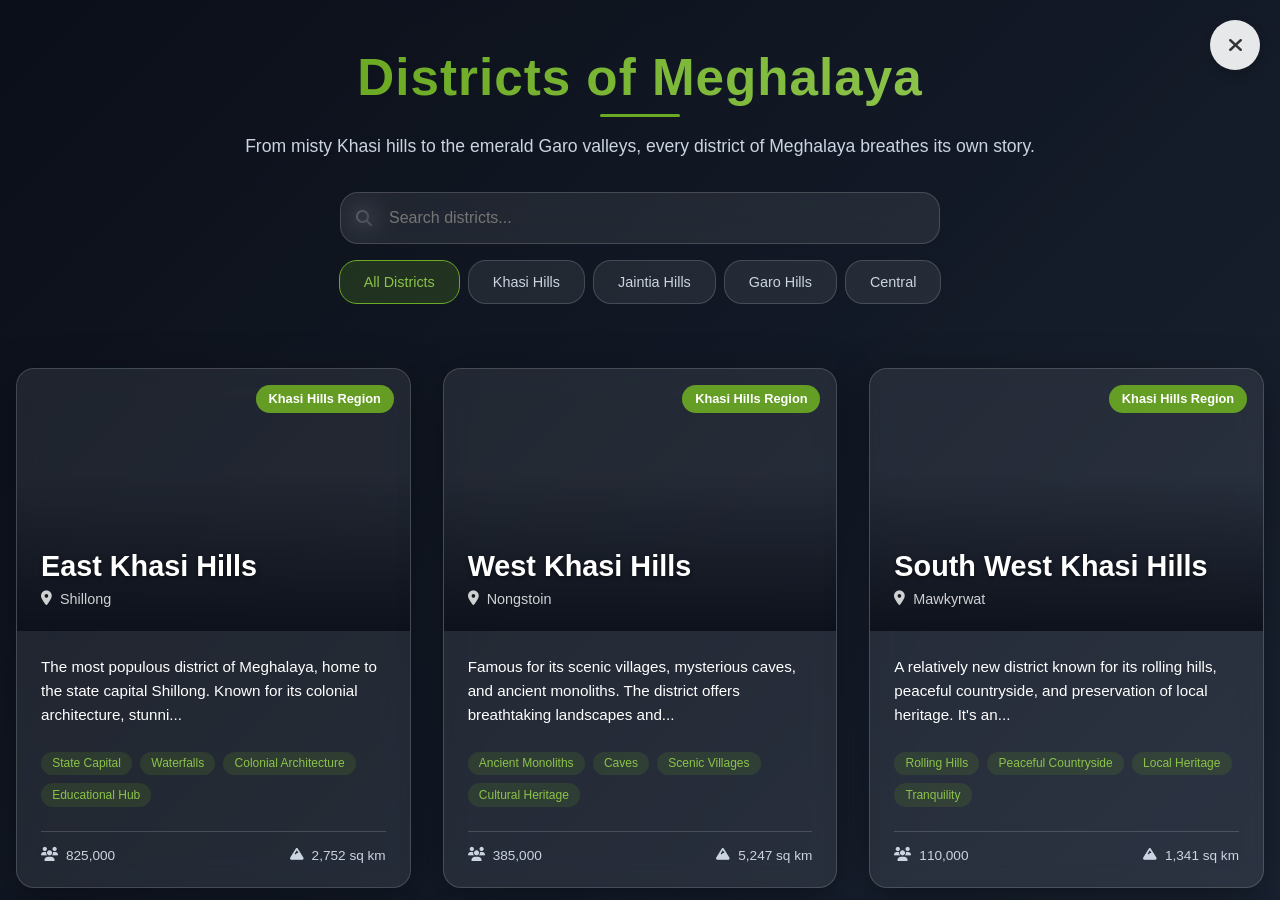
==== Index.html @ 9b1e5d9b "03-11-25v1" ====
<!DOCTYPE html>
<html lang="en">
<head>
    <meta charset="UTF-8">
    <meta name="viewport" content="width=device-width, initial-scale=1.0">
    <title>Document</title>
</head>
<body>
    <script src="District.js"></script>
</body>
</html>
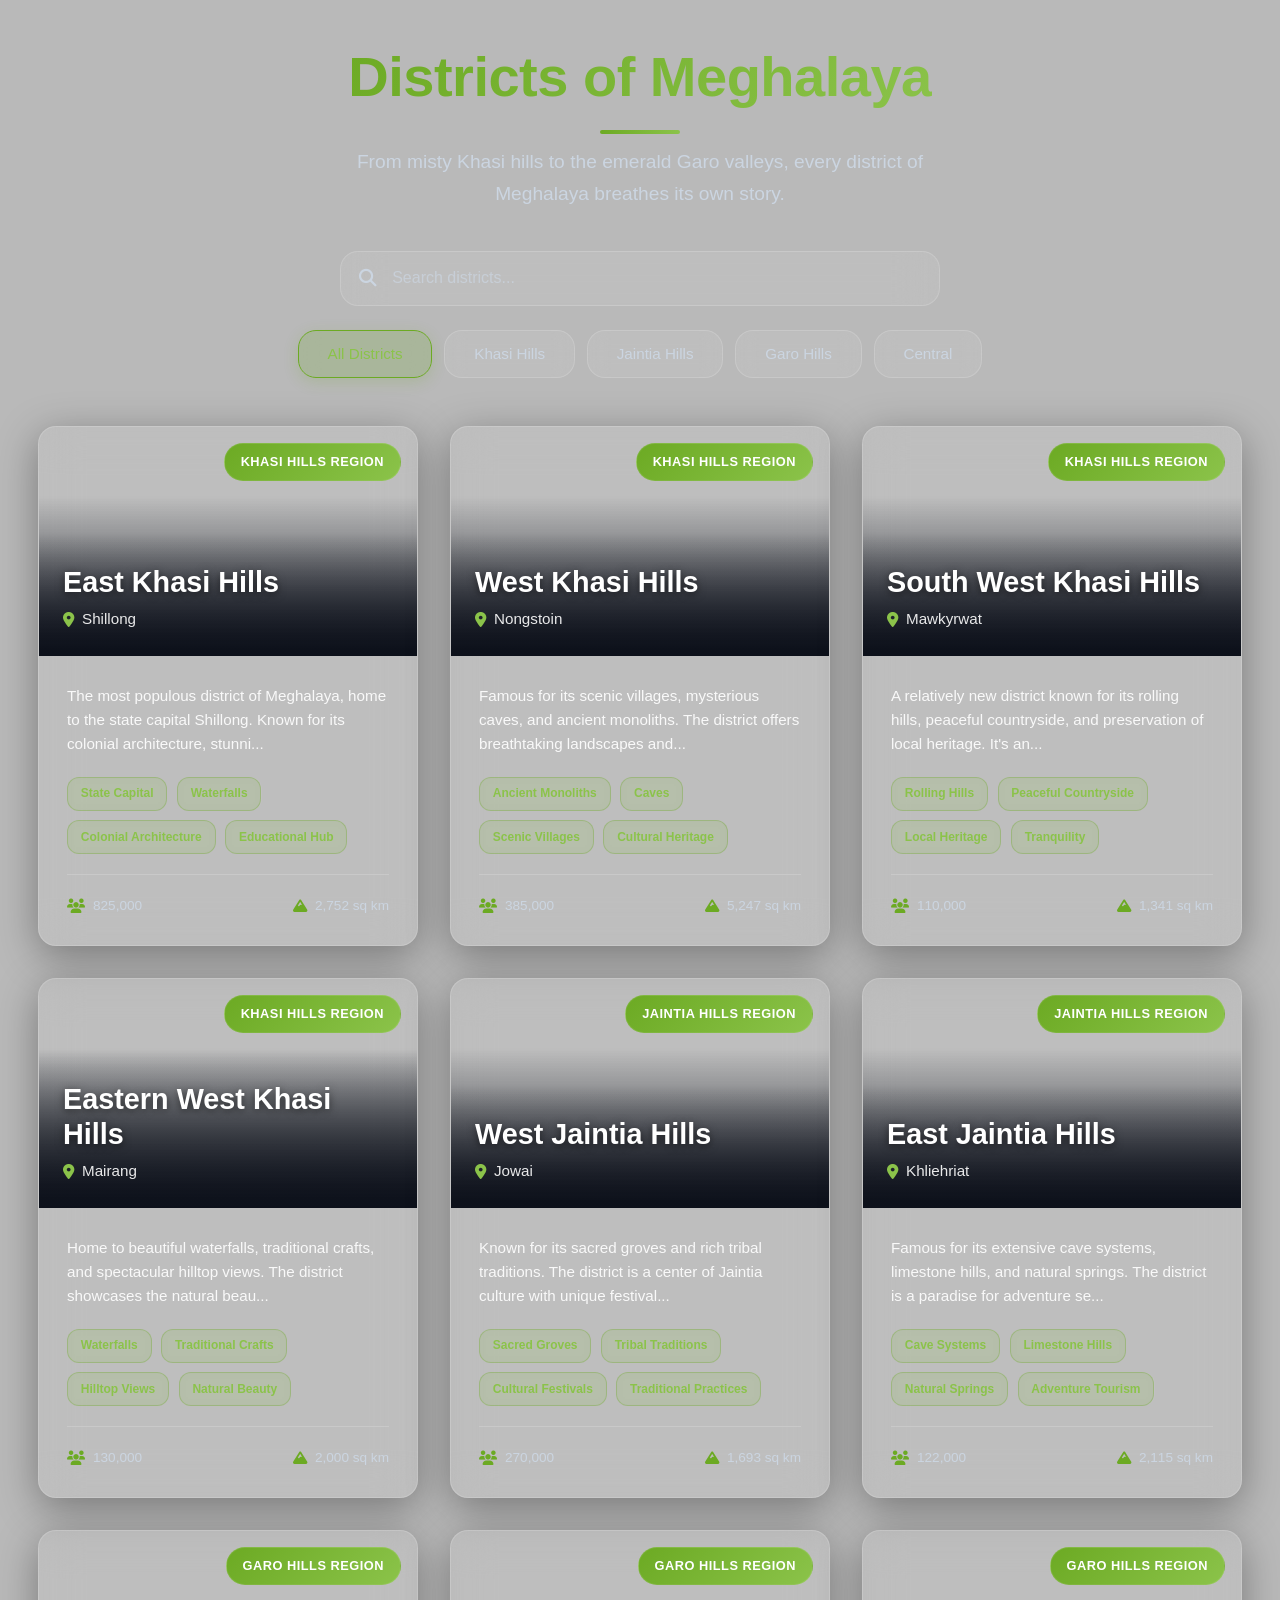
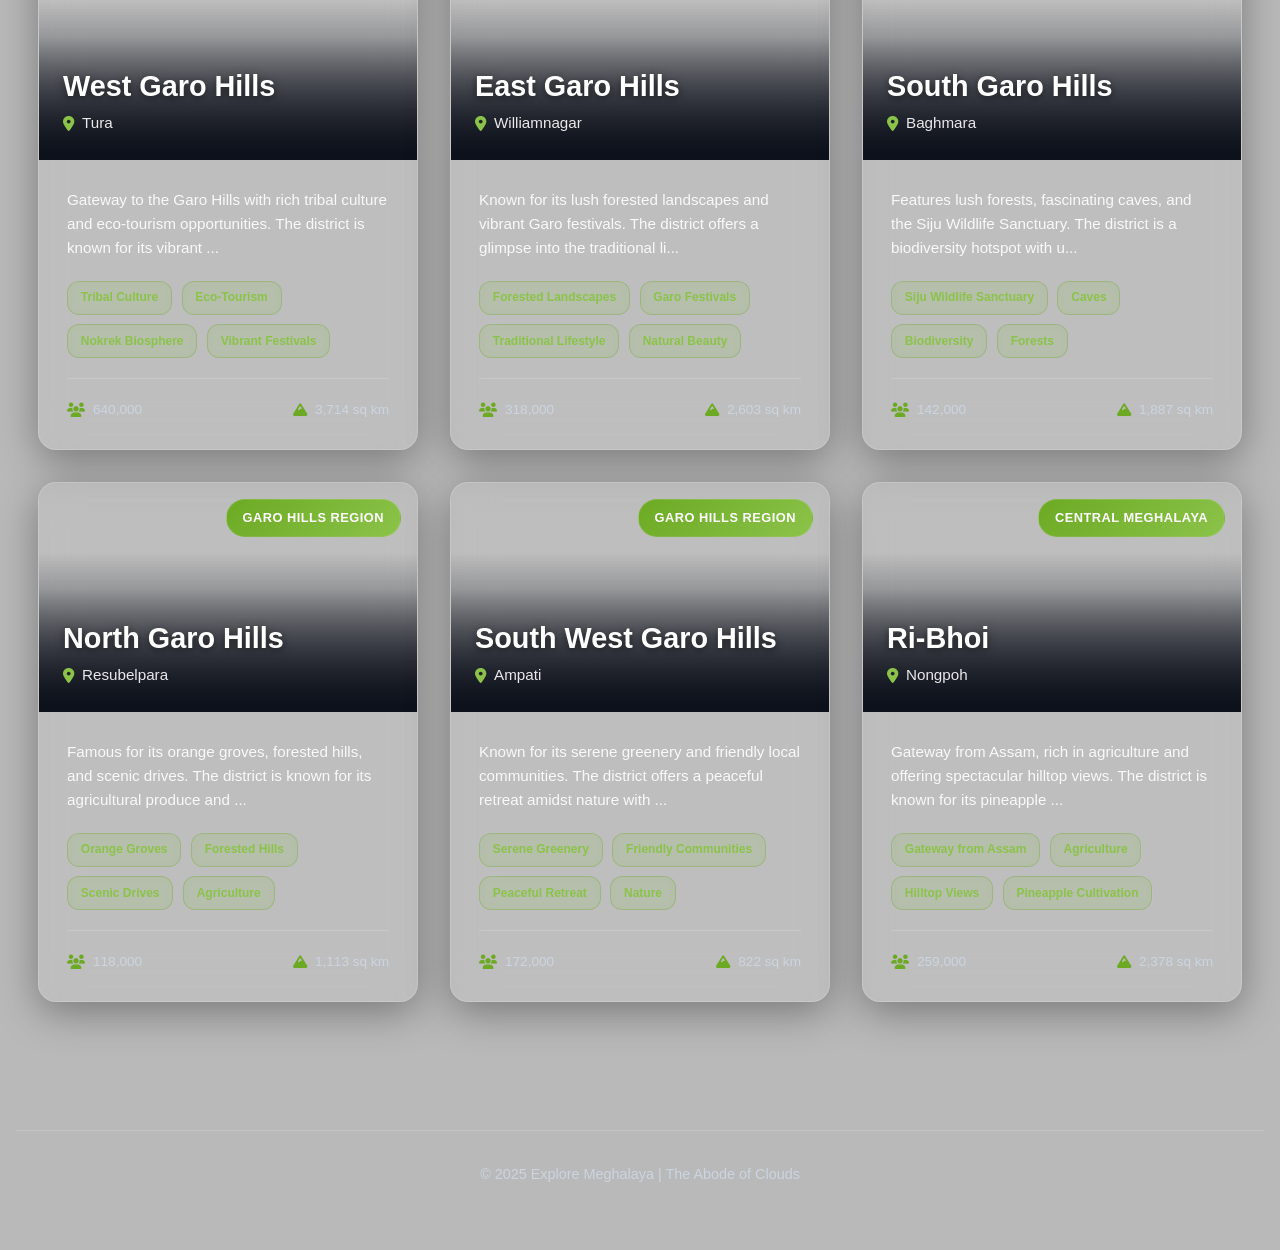
==== commit 1e55b122: "03-11-25-v3" ====
--- a/Index.html
+++ b/Index.html
@@ -1,11 +1,118 @@
 <!DOCTYPE html>
 <html lang="en">
-<head>
-    <meta charset="UTF-8">
-    <meta name="viewport" content="width=device-width, initial-scale=1.0">
-    <title>Document</title>
-</head>
-<body>
-    <script src="District.js"></script>
-</body>
-</html>+  <head>
+    <meta charset="UTF-8" />
+    <meta name="viewport" content="width=device-width, initial-scale=1.0" />
+    <title>Districts of Meghalaya</title>
+    <link rel="stylesheet" href="styles.css" />
+    <link href="https://fonts.cdnfonts.com/css/satoshi" rel="stylesheet" />
+    <link
+      rel="stylesheet"
+      href="https://cdnjs.cloudflare.com/ajax/libs/font-awesome/6.4.0/css/all.min.css"
+    />
+  </head>
+  <body>
+    <div class="container" id="districtsContainer">
+      <div class="content-wrapper">
+        <header>
+          <h1>Districts of Meghalaya</h1>
+          <p class="subtitle">
+            From misty Khasi hills to the emerald Garo valleys, every district
+            of Meghalaya breathes its own story.
+          </p>
+
+          <div class="controls">
+            <div class="search-box">
+              <i class="fas fa-search"></i>
+              <input
+                type="text"
+                id="searchInput"
+                placeholder="Search districts..."
+              />
+            </div>
+
+            <div class="filter-buttons">
+              <button class="filter-btn active" data-filter="all">
+                All Districts
+              </button>
+              <button class="filter-btn" data-filter="khasi">
+                Khasi Hills
+              </button>
+              <button class="filter-btn" data-filter="jaintia">
+                Jaintia Hills
+              </button>
+              <button class="filter-btn" data-filter="garo">Garo Hills</button>
+              <button class="filter-btn" data-filter="central">Central</button>
+            </div>
+          </div>
+        </header>
+
+        <div class="grid" id="districtsGrid">
+          <!-- Districts will be populated by JavaScript -->
+        </div>
+
+        <footer>
+          <p>© 2025 Explore Meghalaya | The Abode of Clouds</p>
+        </footer>
+      </div>
+    </div>
+
+    <!-- District Detail Modal -->
+    <div class="modal" id="districtModal">
+      <div class="modal-content">
+        <span class="close-modal" id="closeModal">&times;</span>
+        <h2 id="modalTitle">District Name</h2>
+        <div class="modal-features" id="modalFeatures"></div>
+        <p id="modalDescription">District description will appear here.</p>
+        <div class="card-footer">
+          <div class="population">
+            <i class="fas fa-users"></i>
+            <span id="modalPopulation">Population</span>
+          </div>
+          <div class="area">
+            <i class="fas fa-mountain"></i>
+            <span id="modalArea">Area</span>
+          </div>
+        </div>
+        <div class="modal-links">
+          <a href="#" id="modalDestinations" class="modal-link">
+            <i class="fas fa-map-marked-alt"></i> Top Destinations
+          </a>
+          <a href="#" id="modalHospitality" class="modal-link">
+            <i class="fas fa-home"></i> Hospitality & Lifestyle
+          </a>
+        </div>
+      </div>
+    </div>
+
+    <!-- Webpage Modal -->
+    <div class="webpage-modal" id="webpageModal">
+      <div class="webpage-modal-content">
+        <div class="webpage-modal-header">
+          <div class="webpage-modal-title">
+            <i class="fas fa-globe"></i>
+            <span id="webpageModalTitle">Webpage Title</span>
+          </div>
+          <div class="webpage-modal-controls">
+            <div class="webpage-modal-control" id="newTabBtn">
+              <i class="fas fa-external-link-alt"></i>
+            </div>
+            <div class="webpage-modal-control" id="closeWebpageModal">
+              <i class="fas fa-times"></i>
+            </div>
+          </div>
+        </div>
+        <div class="webpage-modal-body">
+          <iframe
+            id="webpageIframe"
+            class="webpage-iframe"
+            src=""
+            frameborder="0"
+          ></iframe>
+        </div>
+      </div>
+    </div>
+
+    <script src="script.js"></script>
+  </body>
+</html>
--- a/styles.css
+++ b/styles.css
@@ -0,0 +1,1165 @@
+:root {
+  --bg: linear-gradient(135deg, #0b0f19, #1a2332);
+  --glass: rgba(255, 255, 255, 0.08);
+  --glass-light: rgba(255, 255, 255, 0.12);
+  --border: rgba(255, 255, 255, 0.16);
+  --text: #ffffff;
+  --muted: #cbd5e1;
+  --accent: #6caa23;
+  --accent-light: #8bc34a;
+  --shadow: 0 10px 40px rgba(0, 0, 0, 0.35);
+  --radius: 18px;
+  --transition: all 0.3s ease;
+}
+
+* {
+  margin: 0;
+  padding: 0;
+  box-sizing: border-box;
+  font-family: "Satoshi", -apple-system, BlinkMacSystemFont, sans-serif;
+}
+
+html {
+  scroll-behavior: smooth;
+}
+
+/* Custom Scrollbar for Glassmorphism Design */
+::-webkit-scrollbar {
+  width: 12px;
+  height: 12px;
+}
+
+::-webkit-scrollbar-track {
+  background: linear-gradient(
+    135deg,
+    rgba(255, 255, 255, 0.05) 0%,
+    rgba(255, 255, 255, 0.02) 100%
+  );
+  backdrop-filter: blur(20px);
+  -webkit-backdrop-filter: blur(20px);
+  border-radius: 10px;
+  border: 1px solid rgba(255, 255, 255, 0.1);
+  box-shadow: inset 0 1px 0 rgba(255, 255, 255, 0.1),
+    inset 0 -1px 0 rgba(0, 0, 0, 0.1);
+}
+
+::-webkit-scrollbar-track:hover {
+  background: linear-gradient(
+    135deg,
+    rgba(255, 255, 255, 0.08) 0%,
+    rgba(255, 255, 255, 0.04) 100%
+  );
+  border-color: rgba(255, 255, 255, 0.15);
+}
+
+::-webkit-scrollbar-thumb {
+  background: linear-gradient(
+    135deg,
+    rgba(108, 170, 35, 0.6) 0%,
+    rgba(139, 195, 74, 0.8) 50%,
+    rgba(108, 170, 35, 0.6) 100%
+  );
+  border-radius: 10px;
+  border: 2px solid transparent;
+  background-clip: padding-box;
+  backdrop-filter: blur(10px);
+  -webkit-backdrop-filter: blur(10px);
+  box-shadow: 0 4px 15px rgba(108, 170, 35, 0.3),
+    inset 0 1px 0 rgba(255, 255, 255, 0.3), inset 0 -1px 0 rgba(0, 0, 0, 0.1);
+  transition: all 0.3s cubic-bezier(0.25, 0.46, 0.45, 0.94);
+}
+
+::-webkit-scrollbar-thumb:hover {
+  background: linear-gradient(
+    135deg,
+    rgba(108, 170, 35, 0.8) 0%,
+    rgba(139, 195, 74, 1) 50%,
+    rgba(108, 170, 35, 0.8) 100%
+  );
+  box-shadow: 0 6px 20px rgba(108, 170, 35, 0.4),
+    inset 0 1px 0 rgba(255, 255, 255, 0.4), inset 0 -1px 0 rgba(0, 0, 0, 0.1);
+  transform: scale(1.05);
+}
+
+::-webkit-scrollbar-thumb:active {
+  background: linear-gradient(
+    135deg,
+    rgba(108, 170, 35, 1) 0%,
+    rgba(139, 195, 74, 1) 50%,
+    rgba(108, 170, 35, 1) 100%
+  );
+  box-shadow: 0 8px 25px rgba(108, 170, 35, 0.5),
+    inset 0 1px 0 rgba(255, 255, 255, 0.5);
+}
+
+::-webkit-scrollbar-corner {
+  background: rgba(255, 255, 255, 0.05);
+  backdrop-filter: blur(10px);
+  -webkit-backdrop-filter: blur(10px);
+}
+
+/* Custom Scrollbar for Specific Containers */
+.container::-webkit-scrollbar,
+.content-wrapper::-webkit-scrollbar,
+.modal-content::-webkit-scrollbar {
+  width: 8px;
+}
+
+.container::-webkit-scrollbar-track,
+.content-wrapper::-webkit-scrollbar-track,
+.modal-content::-webkit-scrollbar-track {
+  background: rgba(255, 255, 255, 0.03);
+  backdrop-filter: blur(15px);
+  -webkit-backdrop-filter: blur(15px);
+  border-radius: 8px;
+  margin: 4px;
+}
+
+.container::-webkit-scrollbar-thumb,
+.content-wrapper::-webkit-scrollbar-thumb,
+.modal-content::-webkit-scrollbar-thumb {
+  background: linear-gradient(
+    135deg,
+    rgba(108, 170, 35, 0.5) 0%,
+    rgba(139, 195, 74, 0.7) 100%
+  );
+  border-radius: 8px;
+  border: 1px solid rgba(255, 255, 255, 0.1);
+}
+
+/* Firefox Scrollbar Support */
+@supports (scrollbar-color: auto) {
+  html {
+    scrollbar-color: rgba(108, 170, 35, 0.6) rgba(255, 255, 255, 0.05);
+    scrollbar-width: thin;
+  }
+
+  body {
+    scrollbar-color: rgba(108, 170, 35, 0.6) rgba(255, 255, 255, 0.03);
+    scrollbar-width: thin;
+  }
+}
+
+/* Smooth Scrolling Behavior */
+html {
+  scroll-behavior: smooth;
+}
+
+/* Scrollbar Animation */
+@keyframes scrollbarPulse {
+  0%,
+  100% {
+    background: linear-gradient(
+      135deg,
+      rgba(108, 170, 35, 0.6) 0%,
+      rgba(139, 195, 74, 0.8) 50%,
+      rgba(108, 170, 35, 0.6) 100%
+    );
+  }
+  50% {
+    background: linear-gradient(
+      135deg,
+      rgba(108, 170, 35, 0.7) 0%,
+      rgba(139, 195, 74, 0.9) 50%,
+      rgba(108, 170, 35, 0.7) 100%
+    );
+  }
+}
+
+/* Animated scrollbar for active scrolling */
+.scrolling ::-webkit-scrollbar-thumb {
+  animation: scrollbarPulse 2s ease-in-out infinite;
+}
+
+/* Mobile Optimizations */
+@media (max-width: 768px) {
+  ::-webkit-scrollbar {
+    width: 6px;
+    height: 6px;
+  }
+
+  ::-webkit-scrollbar-track {
+    border-radius: 6px;
+    backdrop-filter: blur(10px);
+    -webkit-backdrop-filter: blur(10px);
+  }
+
+  ::-webkit-scrollbar-thumb {
+    border-radius: 6px;
+    border-width: 1px;
+  }
+
+  .container::-webkit-scrollbar,
+  .content-wrapper::-webkit-scrollbar,
+  .modal-content::-webkit-scrollbar {
+    width: 4px;
+  }
+}
+
+/* Dark Mode Support */
+@media (prefers-color-scheme: dark) {
+  ::-webkit-scrollbar-track {
+    background: linear-gradient(
+      135deg,
+      rgba(0, 0, 0, 0.3) 0%,
+      rgba(0, 0, 0, 0.1) 100%
+    );
+  }
+}
+
+/* High Contrast Mode Support */
+@media (prefers-contrast: high) {
+  ::-webkit-scrollbar-thumb {
+    background: linear-gradient(135deg, #4a7a1a 0%, #6caa23 50%, #4a7a1a 100%);
+    border: 1px solid #ffffff;
+  }
+
+  ::-webkit-scrollbar-track {
+    background: rgba(0, 0, 0, 0.8);
+    border: 1px solid #ffffff;
+  }
+}
+
+/* Reduced Motion Support */
+@media (prefers-reduced-motion: reduce) {
+  ::-webkit-scrollbar-thumb {
+    transition: none;
+    animation: none;
+  }
+
+  .scrolling ::-webkit-scrollbar-thumb {
+    animation: none;
+  }
+}
+
+/* Custom Scrollbar for Webkit Mobile Browsers */
+@supports (-webkit-touch-callout: none) {
+  ::-webkit-scrollbar {
+    width: 8px;
+  }
+
+  ::-webkit-scrollbar-thumb {
+    background: linear-gradient(
+      135deg,
+      rgba(108, 170, 35, 0.7) 0%,
+      rgba(139, 195, 74, 0.9) 100%
+    );
+  }
+}
+
+/* Scrollbar for Horizontal Scrolling */
+::-webkit-scrollbar:horizontal {
+  height: 12px;
+}
+
+::-webkit-scrollbar-thumb:horizontal {
+  background: linear-gradient(
+    90deg,
+    rgba(108, 170, 35, 0.6) 0%,
+    rgba(139, 195, 74, 0.8) 50%,
+    rgba(108, 170, 35, 0.6) 100%
+  );
+}
+
+::-webkit-scrollbar-thumb:horizontal:hover {
+  background: linear-gradient(
+    90deg,
+    rgba(108, 170, 35, 0.8) 0%,
+    rgba(139, 195, 74, 1) 50%,
+    rgba(108, 170, 35, 0.8) 100%
+  );
+}
+
+body {
+  background: var(--glass);
+  color: var(--text);
+  min-height: 100vh;
+  line-height: 1.6;
+  overflow-x: hidden;
+  background: rgba(0, 0, 0, 0.274);
+}
+
+.container {
+  width: 100%;
+  min-height: 100vh;
+  display: flex;
+  flex-direction: column;
+  align-items: center;
+  padding: 2rem 1rem;
+  position: relative;
+}
+
+.content-wrapper {
+  width: 100%;
+  max-width: 1400px;
+  margin: 0 auto;
+  display: flex;
+  flex-direction: column;
+  align-items: center;
+  gap: 3rem;
+}
+
+header {
+  text-align: center;
+  width: 100%;
+  padding: 0 1rem;
+}
+
+h1 {
+  font-size: clamp(2.5rem, 5vw, 3.5rem);
+  margin-bottom: 1.5rem;
+  background: linear-gradient(135deg, var(--accent), var(--accent-light));
+  -webkit-background-clip: text;
+  -webkit-text-fill-color: transparent;
+  background-clip: text;
+  letter-spacing: -0.5px;
+  position: relative;
+  display: inline-block;
+  font-weight: 700;
+}
+
+h1::after {
+  content: "";
+  position: absolute;
+  bottom: -12px;
+  left: 50%;
+  transform: translateX(-50%);
+  width: 80px;
+  height: 4px;
+  background: linear-gradient(90deg, var(--accent), var(--accent-light));
+  border-radius: 2px;
+}
+
+p.subtitle {
+  color: var(--muted);
+  margin-bottom: 2.5rem;
+  text-align: center;
+  max-width: 600px;
+  line-height: 1.7;
+  font-size: clamp(1rem, 2vw, 1.2rem);
+  margin-left: auto;
+  margin-right: auto;
+  font-weight: 400;
+}
+
+.controls {
+  display: flex;
+  flex-direction: column;
+  align-items: center;
+  gap: 1.5rem;
+  width: 100%;
+  max-width: 800px;
+  margin: 0 auto;
+}
+
+.search-box {
+  position: relative;
+  width: 100%;
+  max-width: 600px;
+}
+
+.search-box input {
+  width: 100%;
+  padding: 1.1rem 1rem 1.1rem 3.2rem;
+  background: var(--glass);
+  border: 1.5px solid var(--border);
+  border-radius: var(--radius);
+  color: var(--text);
+  font-size: 1rem;
+  backdrop-filter: blur(20px);
+  transition: var(--transition);
+  font-weight: 400;
+}
+
+.search-box input:focus {
+  outline: none;
+  border-color: var(--accent);
+  box-shadow: 0 0 0 3px rgba(108, 170, 35, 0.15);
+  background: var(--glass-light);
+}
+
+.search-box input::placeholder {
+  color: var(--muted);
+  opacity: 0.7;
+}
+
+.search-box i {
+  position: absolute;
+  left: 1.2rem;
+  top: 50%;
+  transform: translateY(-50%);
+  color: var(--muted);
+  font-size: 1.1rem;
+  z-index: 1;
+}
+
+.filter-buttons {
+  display: flex;
+  gap: 0.75rem;
+  flex-wrap: wrap;
+  justify-content: center;
+  align-items: center;
+  width: 100%;
+}
+
+.filter-btn {
+  padding: 0.9rem 1.8rem;
+  background: var(--glass);
+  border: 1.5px solid var(--border);
+  border-radius: var(--radius);
+  color: var(--muted);
+  cursor: pointer;
+  transition: var(--transition);
+  font-size: 0.95rem;
+  font-weight: 500;
+  white-space: nowrap;
+  backdrop-filter: blur(10px);
+}
+
+.filter-btn:hover {
+  background: rgba(108, 170, 35, 0.1);
+  border-color: var(--accent);
+  color: var(--accent-light);
+  transform: translateY(-2px);
+}
+
+.filter-btn.active {
+  background: rgba(108, 170, 35, 0.2);
+  border-color: var(--accent);
+  color: var(--accent-light);
+  box-shadow: 0 4px 15px rgba(108, 170, 35, 0.2);
+}
+
+.grid {
+  display: grid;
+  grid-template-columns: repeat(auto-fill, 380px);
+  justify-content: center; /* Centers the cards in the available space */
+  gap: 2rem;
+  width: 100%;
+  margin-bottom: 2rem;
+  padding: 0 1rem;
+}
+
+.card {
+  background: var(--glass);
+  border: 1.5px solid var(--border);
+  border-radius: var(--radius);
+  overflow: hidden;
+  box-shadow: var(--shadow);
+  backdrop-filter: blur(20px);
+  transition: var(--transition);
+  cursor: pointer;
+  position: relative;
+  height: 520px;
+  display: flex;
+  flex-direction: column;
+  will-change: transform;
+}
+
+.card:hover {
+  transform: translateY(-8px) scale(1.02);
+  border-color: var(--accent);
+  box-shadow: 0 20px 40px rgba(108, 170, 35, 0.25);
+  background: var(--glass-light);
+}
+
+.card-image {
+  height: 320px;
+  width: 100%;
+  background-size: cover;
+  background-position: center;
+  background-repeat: no-repeat;
+  position: relative;
+  transition: var(--transition);
+  overflow: hidden;
+}
+
+.card-image::after {
+  content: "";
+  position: absolute;
+  bottom: 0;
+  left: 0;
+  width: 100%;
+  height: 70%;
+  background: linear-gradient(to top, rgba(11, 15, 25, 0.95), transparent);
+  pointer-events: none;
+}
+
+.card:hover .card-image {
+  transform: scale(1.08);
+}
+
+.card-badge {
+  position: absolute;
+  top: 1rem;
+  right: 1rem;
+  background: linear-gradient(135deg, var(--accent), var(--accent-light));
+  color: white;
+  padding: 0.5rem 1rem;
+  border-radius: 20px;
+  font-size: 0.8rem;
+  font-weight: 600;
+  z-index: 3;
+  backdrop-filter: blur(10px);
+  border: 1px solid rgba(255, 255, 255, 0.1);
+  text-transform: uppercase;
+  letter-spacing: 0.5px;
+}
+
+.card-image-overlay {
+  position: absolute;
+  bottom: 0;
+  left: 0;
+  width: 100%;
+  padding: 2rem 1.5rem 1.5rem;
+  z-index: 2;
+  background: linear-gradient(to top, rgba(11, 15, 25, 0.9), transparent);
+}
+
+.card-title-container {
+  display: flex;
+  justify-content: space-between;
+  align-items: flex-end;
+}
+
+.card-title {
+  font-size: 1.8rem;
+  font-weight: 700;
+  color: white;
+  margin-bottom: 0.5rem;
+  text-shadow: 0 2px 8px rgba(0, 0, 0, 0.6);
+  line-height: 1.2;
+}
+
+.card-headquarters-overlay {
+  color: rgba(255, 255, 255, 0.9);
+  font-size: 0.95rem;
+  display: flex;
+  align-items: center;
+  gap: 0.5rem;
+  font-weight: 500;
+}
+
+.card-headquarters-overlay i {
+  color: var(--accent-light);
+}
+
+.card-content-compact {
+  padding: 1.75rem;
+  display: flex;
+  flex-direction: column;
+  flex-grow: 1;
+  justify-content: space-between;
+  gap: 1.25rem;
+}
+
+.card-description {
+  color: var(--text);
+  font-size: 0.95rem;
+  line-height: 1.6;
+  opacity: 0.9;
+  font-weight: 400;
+  display: -webkit-box;
+  -webkit-line-clamp: 3;
+  -webkit-box-orient: vertical;
+  overflow: hidden;
+}
+
+.card-features {
+  display: flex;
+  flex-wrap: wrap;
+  gap: 0.6rem;
+  margin-top: auto;
+}
+
+.card-feature {
+  background: rgba(108, 170, 35, 0.15);
+  color: var(--accent-light);
+  padding: 0.4rem 0.8rem;
+  border-radius: 12px;
+  font-size: 0.75rem;
+  font-weight: 600;
+  border: 1px solid rgba(108, 170, 35, 0.3);
+  backdrop-filter: blur(5px);
+}
+
+.card-stats {
+  display: flex;
+  justify-content: space-between;
+  align-items: center;
+  font-size: 0.85rem;
+  color: var(--muted);
+  padding-top: 1.25rem;
+  border-top: 1px solid var(--border);
+  margin-top: auto;
+}
+
+.card-stat {
+  display: flex;
+  align-items: center;
+  gap: 0.5rem;
+  font-weight: 500;
+}
+
+.card-stat i {
+  color: var(--accent);
+  font-size: 0.9rem;
+}
+
+.modal {
+  display: none;
+  position: fixed;
+  top: 0;
+  left: 0;
+  width: 100%;
+  height: 100%;
+  background: rgba(11, 15, 25, 0.95);
+  z-index: 1000;
+  backdrop-filter: blur(8px);
+  align-items: center;
+  justify-content: center;
+  padding: 1.5rem;
+  animation: modalFadeIn 0.3s ease;
+}
+
+@keyframes modalFadeIn {
+  from {
+    opacity: 0;
+    backdrop-filter: blur(0px);
+  }
+  to {
+    opacity: 1;
+    backdrop-filter: blur(8px);
+  }
+}
+
+.modal-content {
+  background: var(--glass);
+  border: 1.5px solid var(--border);
+  border-radius: var(--radius);
+  padding: 2.5rem;
+  max-width: 600px;
+  width: 100%;
+  box-shadow: var(--shadow);
+  backdrop-filter: blur(20px);
+  position: relative;
+  animation: modalSlideIn 0.3s ease;
+  max-height: 90vh;
+  overflow-y: auto;
+}
+
+@keyframes modalSlideIn {
+  from {
+    opacity: 0;
+    transform: translateY(-30px) scale(0.95);
+  }
+  to {
+    opacity: 1;
+    transform: translateY(0) scale(1);
+  }
+}
+
+.close-modal {
+  position: absolute;
+  top: 1.5rem;
+  right: 1.5rem;
+  font-size: 1.8rem;
+  color: var(--muted);
+  cursor: pointer;
+  transition: var(--transition);
+  width: 40px;
+  height: 40px;
+  display: flex;
+  align-items: center;
+  justify-content: center;
+  border-radius: 50%;
+  background: rgba(255, 255, 255, 0.05);
+}
+
+.close-modal:hover {
+  color: var(--accent);
+  background: rgba(108, 170, 35, 0.1);
+  transform: rotate(90deg);
+}
+
+.modal h2 {
+  font-size: 2rem;
+  margin-bottom: 1.5rem;
+  color: var(--accent);
+  font-weight: 700;
+  line-height: 1.2;
+}
+
+.modal p {
+  color: var(--text);
+  line-height: 1.7;
+  margin-bottom: 1.75rem;
+  opacity: 0.9;
+  font-weight: 400;
+}
+
+.modal-features {
+  display: flex;
+  flex-wrap: wrap;
+  gap: 0.8rem;
+  margin-bottom: 2rem;
+}
+
+.feature {
+  display: flex;
+  align-items: center;
+  gap: 0.6rem;
+  background: rgba(108, 170, 35, 0.12);
+  padding: 0.6rem 1.2rem;
+  border-radius: 20px;
+  font-size: 0.9rem;
+  font-weight: 500;
+  border: 1px solid rgba(108, 170, 35, 0.3);
+  backdrop-filter: blur(5px);
+}
+
+.feature i {
+  color: var(--accent);
+  font-size: 0.8rem;
+}
+
+.card-footer {
+  display: flex;
+  justify-content: space-between;
+  align-items: center;
+  margin: 2rem 0;
+  padding: 1.5rem 0;
+  border-top: 1px solid var(--border);
+  border-bottom: 1px solid var(--border);
+}
+
+.population,
+.area {
+  display: flex;
+  align-items: center;
+  gap: 0.6rem;
+  font-weight: 500;
+  color: var(--muted);
+}
+
+.population i,
+.area i {
+  color: var(--accent);
+  font-size: 1.1rem;
+}
+
+.modal-links {
+  display: flex;
+  gap: 1rem;
+  margin-top: 2rem;
+}
+
+.modal-link {
+  display: flex;
+  align-items: center;
+  gap: 0.6rem;
+  padding: 1rem 1.5rem;
+  background: rgba(108, 170, 35, 0.15);
+  border: 1.5px solid var(--accent);
+  border-radius: 30px;
+  color: var(--accent-light);
+  text-decoration: none;
+  font-weight: 600;
+  transition: var(--transition);
+  flex: 1;
+  justify-content: center;
+  cursor: pointer;
+  backdrop-filter: blur(5px);
+}
+
+.modal-link:hover {
+  background: var(--accent);
+  color: white;
+  transform: translateY(-3px);
+  box-shadow: 0 8px 20px rgba(108, 170, 35, 0.3);
+}
+
+footer {
+  margin-top: 3rem;
+  text-align: center;
+  color: var(--muted);
+  font-size: 0.9rem;
+  padding: 2rem 1rem;
+  width: 100%;
+  border-top: 1px solid var(--border);
+  font-weight: 400;
+}
+
+.no-results {
+  grid-column: 1 / -1;
+  text-align: center;
+  padding: 4rem 2rem;
+  color: var(--muted);
+  font-size: 1.1rem;
+  display: flex;
+  flex-direction: column;
+  align-items: center;
+  gap: 1rem;
+}
+
+.no-results i {
+  font-size: 3.5rem;
+  color: var(--accent);
+  opacity: 0.7;
+}
+
+.no-results p {
+  font-size: 1.2rem;
+  font-weight: 500;
+}
+
+.webpage-modal {
+  display: none;
+  position: fixed;
+  top: 0;
+  left: 0;
+  width: 100%;
+  height: 100%;
+  background: rgba(11, 15, 25, 0.98);
+  z-index: 2000;
+  backdrop-filter: blur(10px);
+  align-items: center;
+  justify-content: center;
+  padding: 1.5rem;
+  animation: modalFadeIn 0.3s ease;
+}
+
+.webpage-modal-content {
+  background: var(--glass);
+  border: 1.5px solid var(--border);
+  border-radius: var(--radius);
+  width: 95%;
+  height: 90%;
+  max-width: 1400px;
+  box-shadow: var(--shadow);
+  backdrop-filter: blur(20px);
+  position: relative;
+  animation: modalSlideIn 0.3s ease;
+  display: flex;
+  flex-direction: column;
+  overflow: hidden;
+}
+
+.webpage-modal-header {
+  display: flex;
+  justify-content: space-between;
+  align-items: center;
+  padding: 1.5rem 2rem;
+  border-bottom: 1px solid var(--border);
+  background: rgba(255, 255, 255, 0.02);
+  flex-shrink: 0;
+}
+
+.webpage-modal-title {
+  font-size: 1.4rem;
+  color: var(--accent);
+  display: flex;
+  align-items: center;
+  gap: 0.75rem;
+  font-weight: 600;
+}
+
+.webpage-modal-controls {
+  display: flex;
+  gap: 0.75rem;
+  align-items: center;
+}
+
+.webpage-modal-control {
+  background: var(--glass);
+  border: 1.5px solid var(--border);
+  border-radius: 10px;
+  color: var(--muted);
+  width: 44px;
+  height: 44px;
+  display: flex;
+  align-items: center;
+  justify-content: center;
+  cursor: pointer;
+  transition: var(--transition);
+  backdrop-filter: blur(5px);
+}
+
+.webpage-modal-control:hover {
+  background: rgba(108, 170, 35, 0.15);
+  border-color: var(--accent);
+  color: var(--accent-light);
+  transform: translateY(-2px);
+}
+
+.webpage-modal-body {
+  flex: 1;
+  padding: 0;
+  overflow: hidden;
+  background: rgba(255, 255, 255, 0.01);
+}
+
+.webpage-iframe {
+  width: 100%;
+  height: 100%;
+  border: none;
+  border-radius: 0 0 var(--radius) var(--radius);
+  background: white;
+}
+
+/* Enhanced Responsive Design */
+@media (max-width: 1200px) {
+  .content-wrapper {
+    gap: 2.5rem;
+  }
+
+  .grid {
+    grid-template-columns: repeat(auto-fit, minmax(350px, 1fr));
+    gap: 1.75rem;
+  }
+}
+
+@media (max-width: 768px) {
+  .container {
+    padding: 1.5rem 1rem;
+  }
+
+  .content-wrapper {
+    gap: 2rem;
+  }
+
+  h1 {
+    margin-bottom: 1rem;
+  }
+
+  h1::after {
+    bottom: -8px;
+    width: 60px;
+  }
+
+  p.subtitle {
+    margin-bottom: 2rem;
+    font-size: 1.05rem;
+  }
+
+  .controls {
+    gap: 1.25rem;
+  }
+
+  .search-box {
+    max-width: 100%;
+  }
+
+  .search-box input {
+    padding: 1rem 1rem 1rem 3rem;
+  }
+
+  .filter-buttons {
+    gap: 0.5rem;
+  }
+
+  .filter-btn {
+    padding: 0.8rem 1.5rem;
+    font-size: 0.9rem;
+  }
+
+  .grid {
+    grid-template-columns: 1fr;
+    gap: 1.5rem;
+    padding: 0 0.5rem;
+  }
+
+  .card {
+    height: auto;
+    min-height: 480px;
+  }
+
+  .card-image {
+    height: 280px;
+  }
+
+  .card-title {
+    font-size: 1.6rem;
+  }
+
+  .card-content-compact {
+    padding: 1.5rem;
+    gap: 1rem;
+  }
+
+  .modal {
+    padding: 1rem;
+  }
+
+  .modal-content {
+    padding: 2rem 1.5rem;
+    margin: 0 auto;
+  }
+
+  .close-modal {
+    top: 1rem;
+    right: 1rem;
+    width: 36px;
+    height: 36px;
+  }
+
+  .modal h2 {
+    font-size: 1.7rem;
+    margin-bottom: 1.25rem;
+  }
+
+  .modal-links {
+    flex-direction: column;
+    gap: 0.75rem;
+  }
+
+  .modal-link {
+    padding: 0.9rem 1.5rem;
+  }
+
+  .webpage-modal-content {
+    width: 98%;
+    height: 85%;
+  }
+
+  .webpage-modal-header {
+    padding: 1.25rem 1.5rem;
+  }
+
+  .webpage-modal-title {
+    font-size: 1.2rem;
+  }
+
+  .webpage-modal-control {
+    width: 40px;
+    height: 40px;
+  }
+}
+
+@media (max-width: 480px) {
+  .container {
+    padding: 1rem 0.75rem;
+  }
+
+  h1 {
+    font-size: 2.2rem;
+  }
+
+  p.subtitle {
+    font-size: 1rem;
+    margin-bottom: 1.5rem;
+  }
+
+  .grid {
+    grid-template-columns: 1fr;
+    gap: 1.25rem;
+    padding: 0;
+  }
+
+  .card {
+    min-height: 450px;
+  }
+
+  .card-image {
+    height: 240px;
+  }
+
+  .card-image-overlay {
+    padding: 1.5rem 1.25rem 1.25rem;
+  }
+
+  .card-title {
+    font-size: 1.5rem;
+  }
+
+  .card-content-compact {
+    padding: 1.25rem;
+  }
+
+  .card-features {
+    gap: 0.5rem;
+  }
+
+  .card-feature {
+    padding: 0.35rem 0.7rem;
+    font-size: 0.7rem;
+  }
+
+  .modal-content {
+    padding: 1.75rem 1.25rem;
+    border-radius: 16px;
+  }
+
+  .close-modal {
+    top: 0.75rem;
+    right: 0.75rem;
+  }
+
+  .modal h2 {
+    font-size: 1.5rem;
+    margin-bottom: 1rem;
+  }
+
+  .feature {
+    padding: 0.5rem 1rem;
+    font-size: 0.85rem;
+  }
+
+  .webpage-modal-header {
+    padding: 1rem 1.25rem;
+  }
+
+  .webpage-modal-title {
+    font-size: 1.1rem;
+  }
+
+  .webpage-modal-control {
+    width: 36px;
+    height: 36px;
+  }
+
+  footer {
+    padding: 1.5rem 1rem;
+    margin-top: 2rem;
+  }
+}
+
+/* Scrollbar Styling */
+.modal-content::-webkit-scrollbar,
+.webpage-modal-content::-webkit-scrollbar {
+  width: 6px;
+}
+
+.modal-content::-webkit-scrollbar-track,
+.webpage-modal-content::-webkit-scrollbar-track {
+  background: rgba(255, 255, 255, 0.05);
+  border-radius: 3px;
+}
+
+.modal-content::-webkit-scrollbar-thumb,
+.webpage-modal-content::-webkit-scrollbar-thumb {
+  background: var(--accent);
+  border-radius: 3px;
+}
+
+.modal-content::-webkit-scrollbar-thumb:hover,
+.webpage-modal-content::-webkit-scrollbar-thumb:hover {
+  background: var(--accent-light);
+}
+
+/* Focus states for accessibility */
+button:focus-visible,
+input:focus-visible,
+.modal-link:focus-visible {
+  outline: 2px solid var(--accent);
+  outline-offset: 2px;
+}
+
+/* Reduced motion support */
+@media (prefers-reduced-motion: reduce) {
+  * {
+    animation-duration: 0.01ms !important;
+    animation-iteration-count: 1 !important;
+    transition-duration: 0.01ms !important;
+  }
+}
